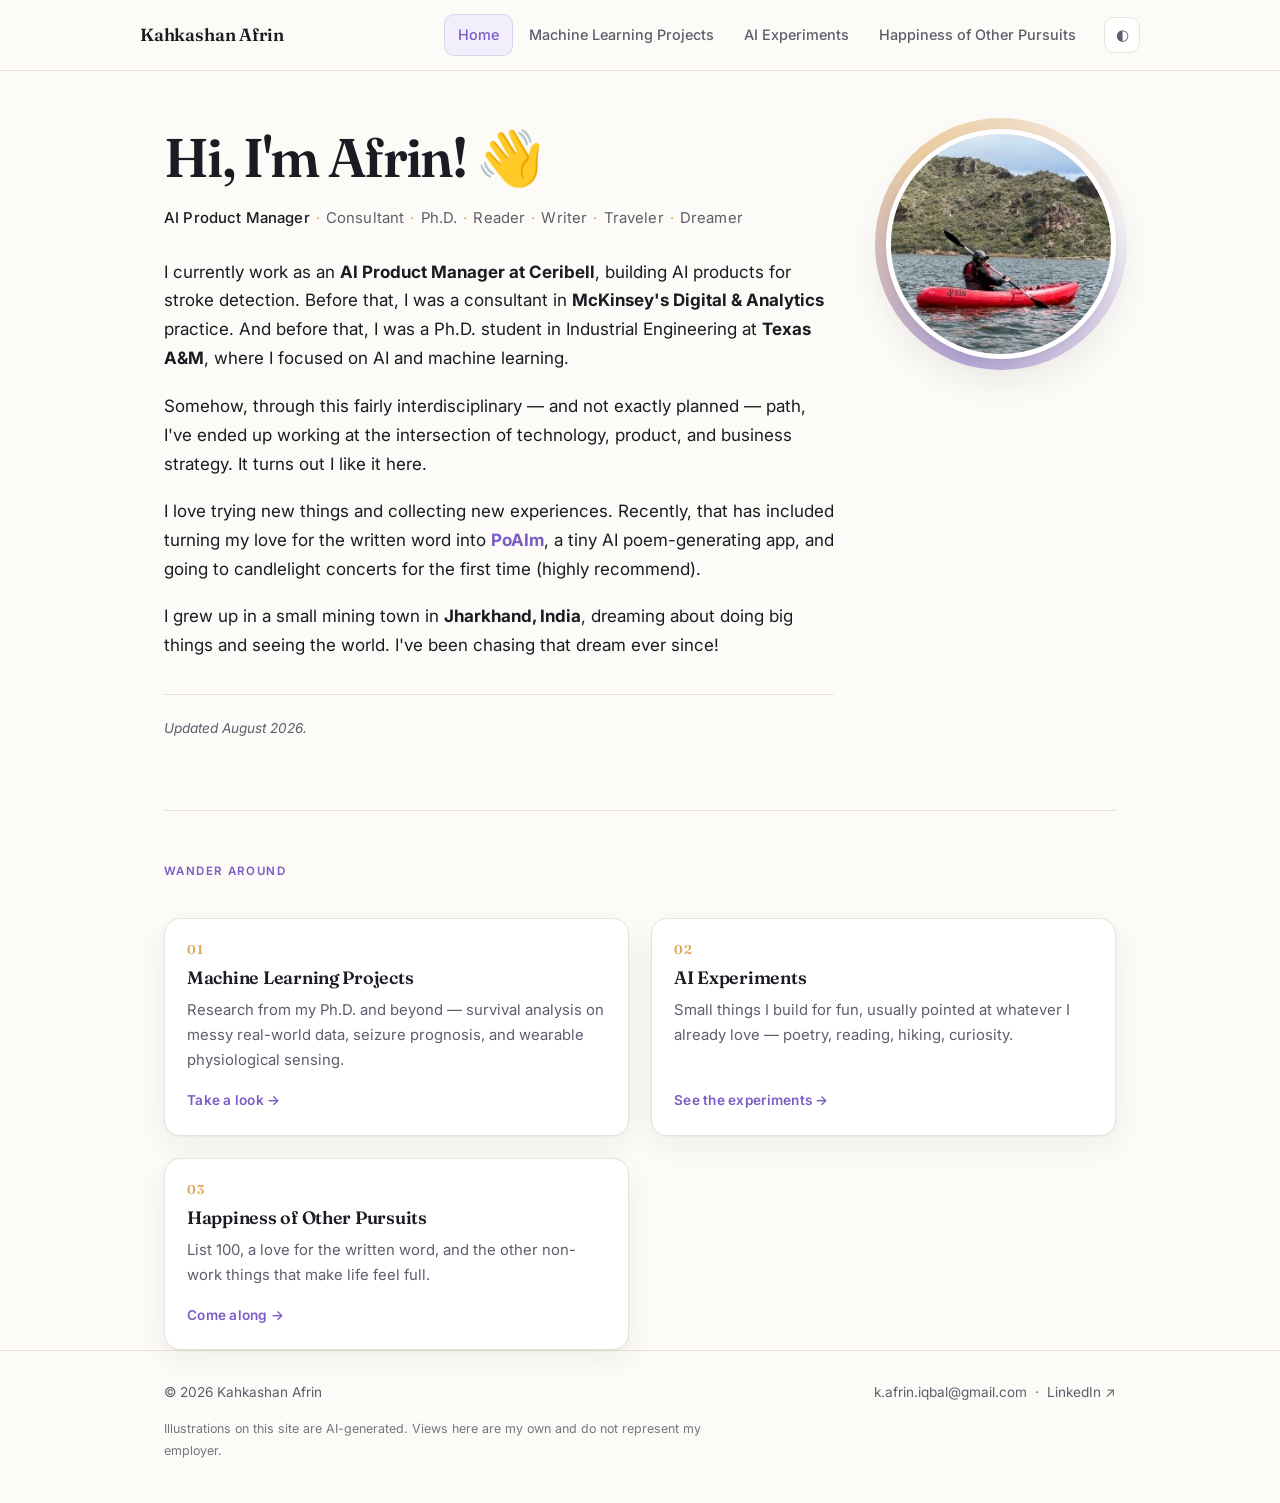
==== index.html @ 41a898ee "Update index.html" ====
<!DOCTYPE html>
<html lang="en">
<head>
<meta charset="UTF-8" />
<meta name="viewport" content="width=device-width, initial-scale=1" />
<title>Kahkashan Afrin — AI Product Manager, Reader, Writer, Traveler</title>
<meta name="description" content="Hi, I'm Afrin. AI Product Manager at Ceribell, ex-McKinsey, Ph.D. in Industrial Engineering. Machine learning projects, small AI experiments, and other pursuits." />

<!-- Social preview (optional: add assets/social-card.jpg, 1200x630) -->
<meta property="og:title" content="Kahkashan Afrin" />
<meta property="og:description" content="AI Product Manager · Consultant · Ph.D. · Reader · Writer · Traveler · Dreamer" />
<meta property="og:type" content="website" />

<link rel="preconnect" href="https://fonts.googleapis.com">
<link rel="preconnect" href="https://fonts.gstatic.com" crossorigin>
<link href="https://fonts.googleapis.com/css2?family=Fraunces:ital,opsz,wght@0,9..144,400;0,9..144,600;1,9..144,400&family=Inter:wght@400;450;500;600&display=swap" rel="stylesheet">

<style>
/* ════════════════════════════════════════════════════════════
   1. DESIGN TOKENS  — change colours/fonts in one place
   ════════════════════════════════════════════════════════════ */
:root{
  --bg:#fdfbf7;            /* warm cream */
  --surface:#ffffff;
  --text:#1c1a22;
  --muted:#615c६b;
  --muted:#615c6b;
  --line:#e9e3da;
  --accent:#7a5cc4;        /* soft lilac-purple */
  --accent-soft:#f2eefb;
  --accent-2:#e0a44f;      /* warm ochre */
  --chip:#f5f1ea;
  --radius:16px;
  --shadow:0 1px 2px rgba(28,26,34,.04), 0 10px 30px rgba(28,26,34,.06);
  --shadow-lift:0 2px 5px rgba(28,26,34,.06), 0 16px 40px rgba(28,26,34,.11);
}
html[data-theme="dark"]{
  --bg:#151318; --surface:#1e1b23; --text:#efecf3; --muted:#a29cae;
  --line:#2e2936; --accent:#b39bef; --accent-soft:#241f30; --accent-2:#e0a44f;
  --chip:#262230;
  --shadow:0 1px 2px rgba(0,0,0,.3), 0 10px 30px rgba(0,0,0,.4);
  --shadow-lift:0 2px 5px rgba(0,0,0,.35), 0 16px 40px rgba(0,0,0,.5);
}

/* ════════════════════════════════════════════════════════════
   2. BASE
   ════════════════════════════════════════════════════════════ */
*{box-sizing:border-box}
body{margin:0;background:var(--bg);color:var(--text);
  font-family:Inter,system-ui,-apple-system,Segoe UI,sans-serif;
  font-size:17px;line-height:1.7;-webkit-font-smoothing:antialiased}
a{color:var(--accent);text-decoration:none}
a:hover{text-decoration:underline;text-underline-offset:3px}
img{max-width:100%;display:block}
.wrap{max-width:1000px;margin:0 auto;padding:0 24px}
.serif{font-family:Fraunces,Georgia,serif}

/* ════════════════════════════════════════════════════════════
   3. HEADER + TABS
   ════════════════════════════════════════════════════════════ */
header.site{position:sticky;top:0;z-index:60;background:color-mix(in srgb, var(--bg) 88%, transparent);
  border-bottom:1px solid var(--line);backdrop-filter:blur(12px) saturate(1.4)}
.bar{display:flex;align-items:center;gap:14px;padding:14px 0;flex-wrap:wrap}
.brand{font-family:Fraunces,serif;font-weight:600;font-size:1.1rem;letter-spacing:-.01em;white-space:nowrap;cursor:pointer}
.brand:hover{color:var(--accent)}
nav.tabs{display:flex;gap:2px;margin-left:auto;flex-wrap:wrap}
nav.tabs button{font:inherit;font-size:.9rem;font-weight:500;cursor:pointer;background:transparent;
  border:1px solid transparent;color:var(--muted);padding:8px 13px;border-radius:10px;
  transition:.18s;white-space:nowrap}
nav.tabs button:hover{color:var(--text);background:var(--chip)}
nav.tabs button[aria-selected="true"]{color:var(--accent);background:var(--accent-soft);border-color:color-mix(in srgb,var(--accent) 18%,transparent)}
#themeBtn{border:1px solid var(--line);background:var(--surface);color:var(--muted);
  width:36px;height:36px;border-radius:10px;cursor:pointer;font-size:.95rem;flex-shrink:0}
#themeBtn:hover{color:var(--accent);border-color:var(--accent)}

/* ════════════════════════════════════════════════════════════
   4. HERO  (Home)
   ════════════════════════════════════════════════════════════ */
.hero{display:grid;grid-template-columns:1fr 230px;gap:52px;align-items:start;padding:58px 0 12px}
.hello{font-family:Fraunces,serif;font-size:clamp(2.2rem,6vw,3.4rem);line-height:1.08;
  letter-spacing:-.03em;margin:0 0 18px;font-weight:600}
.hello .wave{display:inline-block;transform-origin:70% 70%;animation:wave 2.6s ease-in-out 1s 2}
@keyframes wave{0%,60%,100%{transform:rotate(0)}10%,30%,50%{transform:rotate(14deg)}20%,40%{transform:rotate(-8deg)}}
.identity{font-size:.93rem;color:var(--muted);margin:0 0 26px;letter-spacing:.01em}
.identity b{color:var(--text);font-weight:500}
.identity .dot{color:var(--accent-2);padding:0 6px}

/* Circular profile photo */
.portrait{position:relative;width:230px;aspect-ratio:1;justify-self:center}
.portrait img{width:100%;height:100%;border-radius:50%;object-fit:cover;
  border:5px solid var(--surface);box-shadow:var(--shadow-lift);position:relative;z-index:2}
.portrait::before{content:"";position:absolute;inset:-11px;border-radius:50%;
  background:conic-gradient(from 200deg,var(--accent),var(--accent-2),var(--accent-soft),var(--accent));
  opacity:.5;z-index:1}
.portrait .fallback{width:100%;height:100%;border-radius:50%;z-index:2;position:relative;
  border:5px solid var(--surface);box-shadow:var(--shadow-lift);
  background:var(--chip);display:none;place-items:center;text-align:center;
  font-size:.72rem;color:var(--muted);padding:26px;line-height:1.5}
.portrait.empty img{display:none}
.portrait.empty .fallback{display:grid}

.prose p{max-width:66ch}
.prose p+p{margin-top:1.1em}
.signoff{margin-top:34px;padding-top:22px;border-top:1px solid var(--line);
  font-size:.85rem;color:var(--muted);font-style:italic}

/* ════════════════════════════════════════════════════════════
   5. SECTION FURNITURE
   ════════════════════════════════════════════════════════════ */
main{padding:6px 0 90px}
.panel{display:none;animation:fade .34s ease}
.panel.active{display:block}
@keyframes fade{from{opacity:0;transform:translateY(8px)}to{opacity:1;transform:none}}
h2.sec{font-family:Fraunces,serif;font-size:clamp(1.7rem,4vw,2.2rem);font-weight:600;
  letter-spacing:-.025em;margin:38px 0 10px}
.eyebrow{display:inline-block;font-size:.72rem;font-weight:600;letter-spacing:.12em;
  text-transform:uppercase;color:var(--accent);margin-bottom:10px}
p.lead{font-size:1.06rem;color:var(--muted);max-width:70ch;margin:0 0 8px}
.wip{margin:22px 0 4px;padding:14px 18px;background:var(--accent-soft);border-radius:12px;
  border-left:3px solid var(--accent);font-size:.9rem;color:var(--text)}
.wip b{font-family:Fraunces,serif}
.divider{height:1px;background:var(--line);margin:44px 0}

/* ════════════════════════════════════════════════════════════
   6. PROJECT / EXPERIMENT / PURSUIT CARDS
   ════════════════════════════════════════════════════════════ */
.cards{display:grid;grid-template-columns:repeat(auto-fill,minmax(310px,1fr));gap:22px;margin-top:26px}
.cards.wide{grid-template-columns:repeat(auto-fill,minmax(420px,1fr))}
.item{background:var(--surface);border:1px solid var(--line);border-radius:var(--radius);
  overflow:hidden;box-shadow:var(--shadow);display:flex;flex-direction:column;transition:.22s}
.item:hover{transform:translateY(-3px);box-shadow:var(--shadow-lift);border-color:color-mix(in srgb,var(--accent) 30%,var(--line))}
a.item{color:inherit;text-decoration:none}
a.item:hover{text-decoration:none}

/* Image slot: shows a labelled dashed placeholder until the file exists */
.shot{position:relative;aspect-ratio:16/10;background:var(--chip);overflow:hidden;border-bottom:1px solid var(--line)}
.shot img{width:100%;height:100%;object-fit:cover}
.shot .ph{display:none;position:absolute;inset:10px;border:2px dashed color-mix(in srgb,var(--accent) 35%,var(--line));
  border-radius:10px;place-items:center;text-align:center;padding:16px;
  font-size:.72rem;font-family:ui-monospace,SFMono-Regular,Menlo,monospace;color:var(--muted);line-height:1.6}
.shot.empty img{display:none}
.shot.empty .ph{display:grid}
.shot.tall{aspect-ratio:4/5}

.body{padding:20px 22px 22px;display:flex;flex-direction:column;flex:1}
.num{font-family:Fraunces,serif;font-size:.8rem;color:var(--accent-2);font-weight:600;letter-spacing:.06em;margin-bottom:6px}
.item h3{font-family:Fraunces,serif;font-size:1.12rem;font-weight:600;letter-spacing:-.015em;margin:0 0 8px;line-height:1.3}
.item p{font-size:.93rem;color:var(--muted);margin:0;flex:1}
.tags{display:flex;gap:7px;flex-wrap:wrap;margin-top:16px}
.tag{background:var(--chip);border:1px solid var(--line);border-radius:999px;
  padding:4px 11px;font-size:.75rem;color:var(--muted)}
.tag.accent{background:var(--accent-soft);color:var(--accent);border-color:transparent;font-weight:500}
.cta{margin-top:16px;font-size:.85rem;font-weight:600;color:var(--accent);letter-spacing:.02em}
.status{position:absolute;top:12px;right:12px;z-index:3;background:var(--surface);
  border:1px solid var(--line);border-radius:999px;padding:4px 11px;font-size:.7rem;
  font-weight:600;letter-spacing:.05em;text-transform:uppercase;color:var(--muted);box-shadow:var(--shadow)}

/* ════════════════════════════════════════════════════════════
   7. LISTS  (e.g. List 100, writing)
   ════════════════════════════════════════════════════════════ */
ul.clean{list-style:none;padding:0;margin:18px 0 0}
ul.clean>li{padding:14px 0;border-bottom:1px solid var(--line);font-size:.96rem}
ul.clean>li:last-child{border-bottom:0}
ul.clean>li::before{content:"◦";color:var(--accent-2);font-weight:700;margin-right:12px}

/* ════════════════════════════════════════════════════════════
   8. FOOTER
   ════════════════════════════════════════════════════════════ */
footer{border-top:1px solid var(--line);padding:30px 0;font-size:.85rem;color:var(--muted)}
.foot{display:flex;justify-content:space-between;gap:18px;flex-wrap:wrap;align-items:center}
.foot a{color:var(--muted)}
.foot a:hover{color:var(--accent)}
.disclaimer{margin-top:14px;font-size:.78rem;color:var(--muted);opacity:.85;max-width:70ch}

/* ════════════════════════════════════════════════════════════
   9. RESPONSIVE
   ════════════════════════════════════════════════════════════ */
@media(max-width:800px){
  .hero{grid-template-columns:1fr;gap:30px;padding-top:40px}
  .portrait{width:160px;justify-self:start;order:-1}
  nav.tabs{margin-left:0;width:100%;overflow-x:auto;padding-bottom:4px;
    scrollbar-width:none}
  nav.tabs::-webkit-scrollbar{display:none}
  .cards,.cards.wide{grid-template-columns:1fr}
}
@media(prefers-reduced-motion:reduce){*{animation:none!important;transition:none!important}}
</style>
</head>
<body>

<!-- ══════════════════════════════════════════════════════════
     HEADER — to add a tab: add a <button> here + a matching
     <section class="panel" id="..."> below. The id must match
     the data-tab value. That's the only wiring needed.
     ══════════════════════════════════════════════════════════ -->
<header class="site">
  <div class="wrap bar">
    <div class="brand" data-jump="home">Kahkashan Afrin</div>
    <nav class="tabs" role="tablist" aria-label="Sections">
      <button role="tab" data-tab="home"        aria-selected="true">Home</button>
      <button role="tab" data-tab="ml"          aria-selected="false">Machine Learning Projects</button>
      <button role="tab" data-tab="experiments" aria-selected="false">AI Experiments</button>
      <button role="tab" data-tab="pursuits"    aria-selected="false">Happiness of Other Pursuits</button>
    </nav>
    <button id="themeBtn" title="Toggle light / dark" aria-label="Toggle light or dark theme">◐</button>
  </div>
</header>

<main class="wrap">

<!-- ══════════════════════════════════════════════════════════
     TAB 1 · HOME
     ══════════════════════════════════════════════════════════ -->
<section class="panel active" id="home" role="tabpanel" aria-label="Home">

  <div class="hero">
    <div>
      <h1 class="hello">Hi, I'm Afrin! <span class="wave">👋</span></h1>
      <p class="identity">
        <b>AI Product Manager</b><span class="dot">·</span>Consultant<span class="dot">·</span>Ph.D.<span class="dot">·</span>Reader<span class="dot">·</span>Writer<span class="dot">·</span>Traveler<span class="dot">·</span>Dreamer
      </p>

      <div class="prose">
        <p>
          I currently work as an <strong>AI Product Manager at Ceribell</strong>, building AI products for
          stroke detection. Before that, I was a consultant in <strong>McKinsey's Digital &amp; Analytics</strong>
          practice. And before that, I was a Ph.D. student in Industrial Engineering at
          <strong>Texas A&amp;M</strong>, where I focused on AI and machine learning.
        </p>
        <p>
          Somehow, through this fairly interdisciplinary — and not exactly planned — path, I've ended up
          working at the intersection of technology, product, and business strategy. It turns out I like it here.
        </p>
        <p>
          I love trying new things and collecting new experiences. Recently, that has included turning my love
          for the written word into <a href="#experiments" data-jump="experiments"><strong>PoAIm</strong></a>,
          a tiny AI poem-generating app, and going to candlelight concerts for the first time
          (highly recommend).
        </p>
        <p>
          I grew up in a small mining town in <strong>Jharkhand, India</strong>, dreaming about doing big
          things and seeing the world. I've been chasing that dream ever since!
        </p>
      </div>

      <p class="signoff">Updated August 2026.</p>
    </div>

    <!-- ── PROFILE PHOTO ──
         Drop your photo at: assets/afrin.jpg
         Square-ish crop works best (e.g. 800×800). Until then a
         placeholder ring shows automatically. -->
    <div class="portrait" id="portrait">
      <img src="assets/afrin.jpg" alt="Portrait of Kahkashan Afrin"
           onerror="document.getElementById('portrait').classList.add('empty')">
      <div class="fallback">add your photo at<br><code>assets/afrin.jpg</code></div>
    </div>
  </div>

  <div class="divider"></div>

  <!-- Quick doors into the other tabs -->
  <span class="eyebrow">Wander around</span>
  <div class="cards">
    <a class="item" href="#ml" data-jump="ml">
      <div class="body">
        <div class="num">01</div>
        <h3>Machine Learning Projects</h3>
        <p>Research from my Ph.D. and beyond — survival analysis on messy real-world data, seizure prognosis,
        and wearable physiological sensing.</p>
        <div class="cta">Take a look →</div>
      </div>
    </a>
    <a class="item" href="#experiments" data-jump="experiments">
      <div class="body">
        <div class="num">02</div>
        <h3>AI Experiments</h3>
        <p>Small things I build for fun, usually pointed at whatever I already love — poetry, reading,
        hiking, curiosity.</p>
        <div class="cta">See the experiments →</div>
      </div>
    </a>
    <a class="item" href="#pursuits" data-jump="pursuits">
      <div class="body">
        <div class="num">03</div>
        <h3>Happiness of Other Pursuits</h3>
        <p>List 100, a love for the written word, and the other non-work things that make life feel full.</p>
        <div class="cta">Come along →</div>
      </div>
    </a>
  </div>
</section>


<!-- ══════════════════════════════════════════════════════════
     TAB 2 · MACHINE LEARNING PROJECTS

     ─── HOW TO ADD A PROJECT ───────────────────────────────
     Copy one <article class="item"> block, paste it inside
     <div class="cards">, then change: image path, number,
     title, description, tags. Delete the .status span if the
     project isn't "published"/"in progress".
     Images: put them in assets/projects/  — any aspect ratio
     works, they're cropped to 16:10 automatically.
     ────────────────────────────────────────────────────────
     ══════════════════════════════════════════════════════════ -->
<section class="panel" id="ml" role="tabpanel" aria-label="Machine learning projects">
  <span class="eyebrow">Research &amp; applied work</span>
  <h2 class="sec">Machine Learning Projects</h2>
  <p class="lead">
    Most of these began as questions from my Ph.D. in Industrial Engineering at Texas A&amp;M — how do you
    learn something trustworthy from data that is rare, imbalanced, incomplete, or collected from a
    body in motion? A few of them grew into patents and products.
  </p>

  <div class="cards">

    <!-- ─────────── PROJECT BLOCK 01 ─────────── -->
    <a class="item" href="random-survival-forest.html">
      <div class="shot" data-slot>
        <img src="assets/projects/random-survival-forest.jpg" alt="Random survival forest project">
        <span class="ph">assets/projects/<br>random-survival-forest.jpg</span>
      </div>
      <div class="body">
        <div class="num">PROJECT 01</div>
        <h3>Building a Random Survival Forest for Extremely Unbalanced, Right-Censored Data</h3>
        <p>
          Rare-event survival data breaks most off-the-shelf models: the events you care about are a tiny
          minority, and many observations are censored before anything happens at all. This work develops a
          balanced random survival forest approach for exactly that regime.
        </p>
        <div class="tags">
          <span class="tag accent">Survival analysis</span>
          <span class="tag">Imbalanced data</span>
          <span class="tag">Right censoring</span>
          <span class="tag">Ensemble methods</span>
        </div>
        <div class="cta">Read more →</div>
      </div>
    </a>

    <!-- ─────────── PROJECT BLOCK 02 ─────────── -->
    <a class="item" href="system-wide-rsf.html">
      <div class="shot" data-slot>
        <img src="assets/projects/system-wide-rsf.jpg" alt="Manufacturing system-wide balanced random survival forest">
        <span class="ph">assets/projects/<br>system-wide-rsf.jpg</span>
      </div>
      <div class="body">
        <div class="num">PROJECT 02</div>
        <h3>Manufacturing System-wide Balanced Random Survival Forest</h3>
        <p>
          Extending balanced survival modelling from a single machine to an entire manufacturing system —
          so that reliability and failure prediction account for how components fail together, not just
          in isolation.
        </p>
        <div class="tags">
          <span class="tag accent">Reliability</span>
          <span class="tag">Prognostics</span>
          <span class="tag">Manufacturing systems</span>
        </div>
        <div class="cta">Read more →</div>
      </div>
    </a>

    <!-- ─────────── PROJECT BLOCK 03 ─────────── -->
    <a class="item" href="seizure-prognosis.html">
      <div class="shot" data-slot>
        <img src="assets/projects/seizure-prognosis.jpg" alt="Prognosis of epileptic seizure">
        <span class="ph">assets/projects/<br>seizure-prognosis.jpg</span>
      </div>
      <div class="body">
        <div class="num">PROJECT 03</div>
        <h3>Prognosis of Epileptic Seizure</h3>
        <p>
          Predicting seizures early enough to matter, from wearable signal. This line of work became a
          wearable AI headband that forecasts epileptic seizures and alerts clinicians.
        </p>
        <div class="tags">
          <span class="tag accent">Wearables</span>
          <span class="tag">Time-series AI</span>
          <span class="tag">Clinical ML</span>
        </div>
        <div class="cta">Read more →</div>
      </div>
    </a>

    <!-- ─────────── PROJECT BLOCK 04 ─────────── -->
    <a class="item" href="spo2-ppg.html">
      <div class="shot" data-slot>
        <img src="assets/projects/spo2-ppg.jpg" alt="SpO2 estimation using neck photoplethysmography">
        <span class="ph">assets/projects/<br>spo2-ppg.jpg</span>
      </div>
      <div class="body">
        <div class="num">PROJECT 04</div>
        <h3>SpO₂ Estimation Using Neck Photoplethysmography</h3>
        <p>
          Estimating blood-oxygen saturation from PPG signal captured at the neck rather than the
          fingertip — the sensing foundation behind a wearable for sleep apnea detection.
        </p>
        <div class="tags">
          <span class="tag accent">Signal processing</span>
          <span class="tag">PPG</span>
          <span class="tag">Sleep apnea</span>
        </div>
        <div class="cta">Read more →</div>
      </div>
    </a>

    <!-- ▲▲▲ Duplicate a block above to add PROJECT 05 ▲▲▲ -->

  </div>

  <div class="wip">
    <b>A note:</b> the short descriptions above are working summaries — I'm gradually replacing each with a
    proper write-up, and linking out to papers, code, and patents as I go.
  </div>
</section>


<!-- ══════════════════════════════════════════════════════════
     TAB 3 · AI EXPERIMENTS

     The PoAIm screenshot from your doc goes at:
       assets/experiments/poaim.png
     (a labelled placeholder shows until you add it)
     ══════════════════════════════════════════════════════════ -->
<section class="panel" id="experiments" role="tabpanel" aria-label="AI experiments">
  <span class="eyebrow">Playing around</span>
  <h2 class="sec">AI Experiments</h2>
  <p class="lead">
    When I'm not building AI-enabled neurodiagnostic products, I like using technology to explore the
    things I already love — reading, hiking, and whatever else I'm curious about at the moment. The
    projects below are a few small experiments from that process.
  </p>
  <p class="lead">
    This page is definitely still a work in progress. I'm excited to keep making things, trying new ideas,
    and sharing what comes out of it.
  </p>

  <div class="cards wide">

    <!-- ─────────── EXPERIMENT · PoAIm ─────────── -->
    <article class="item">
      <div class="shot" data-slot>
        <span class="status">Live</span>
        <img src="assets/experiments/poaim.png" alt="PoAIm interface — AI-generated tiny poems for every feeling and moment">
        <span class="ph">assets/experiments/<br>poaim.png</span>
      </div>
      <div class="body">
        <div class="num">EXPERIMENT 01</div>
        <h3>PoAIm — AI-generated tiny poems for every feeling and moment</h3>
        <p>
          A very small app born out of my love for the written word. You tell it what's on your mind, how it
          should feel, and who it's for — tender, for me, about poetry — and it writes you a tiny poem back.
          Nothing more than that, which is exactly the point.
        </p>
        <div class="tags">
          <span class="tag accent">Built for fun</span>
          <span class="tag">LLMs</span>
          <span class="tag">Poetry</span>
          <span class="tag">Tiny apps</span>
        </div>
        <!-- When PoAIm is public, uncomment and add the URL:
        <a class="cta" href="https://…" target="_blank" rel="noopener">Try PoAIm →</a> -->
      </div>
    </article>

    <!-- ─────────── EXPERIMENT PLACEHOLDER — reading ─────────── -->
    <article class="item">
      <div class="shot" data-slot>
        <span class="status">Coming soon</span>
        <img src="assets/experiments/experiment-02.jpg" alt="">
        <span class="ph">assets/experiments/<br>experiment-02.jpg</span>
      </div>
      <div class="body">
        <div class="num">EXPERIMENT 02</div>
        <h3>Something for readers</h3>
        <p>
          An idea in progress, pointed at reading — the thing I return to most. I'll write it up here once
          it's more than a notebook and a hunch.
        </p>
        <div class="tags"><span class="tag">In progress</span></div>
      </div>
    </article>

    <!-- ▲▲▲ Duplicate a block above to add EXPERIMENT 03 ▲▲▲ -->

  </div>
</section>


<!-- ══════════════════════════════════════════════════════════
     TAB 4 · HAPPINESS OF OTHER PURSUITS

     Two blocks: List 100, and Love for the Written Words.
     Image slots are 4:5 (portrait) here — nice for a kayaking
     photo or a page of writing. Swap .tall for the default
     16:10 if you'd rather.
     ══════════════════════════════════════════════════════════ -->
<section class="panel" id="pursuits" role="tabpanel" aria-label="Happiness of other pursuits">
  <span class="eyebrow">Life outside the roadmap</span>
  <h2 class="sec">Happiness of Other Pursuits</h2>
  <p class="lead">
    The things I do for no strategic reason whatsoever — which, it turns out, are the ones that make
    everything else worth doing.
  </p>

  <div class="cards wide">

    <!-- ─────────── PURSUIT · LIST 100 ─────────── -->
       <a class="item" href="list-100.html">
      <div class="shot tall" data-slot>
        <img src="assets/pursuits/list-100.jpg" alt="List 100">
        <span class="ph">assets/pursuits/<br>list-100.jpg</span>
      </div>
      <div class="body">
        <div class="num">01</div>
        <h3>List 100</h3>
        <p>
          A running list of a hundred things I want to do, see, learn, and try — inspired by Chip Huyen
          and, honestly, a lot of movies. Some are small. Some are absurd. Kayaking made the list; so did
          my first candlelight concert. I keep adding, and occasionally crossing things off.
        </p>
              <div class="tags">
          <span class="tag accent">Ongoing</span>
          <span class="tag">Experiences</span>
          <span class="tag">Travel</span>
        </div>
        <div class="cta">See all 60 →</div>
      </div>
    </a>

    <!-- ─────────── PURSUIT · WRITING ─────────── -->
    <a class="item" href="books.html">
      <div class="shot tall" data-slot>
        <img src="assets/pursuits/written-words.jpg" alt="Love for the written words">
        <span class="ph">assets/pursuits/<br>written-words.jpg</span>
      </div>
      <div class="body">
        <div class="num">02</div>
        <h3>Love for the Written Words</h3>
        <p>
          Reading first, writing second — and lately, feeding both back into things I build. This is where
          I'll collect what I've been reading, the occasional piece of my own writing, and the odd poem
          that only exists because I got curious about what a language model would do with a feeling.
        </p>
        <div class="tags">
          <span class="tag accent">Reading</span>
          <span class="tag">Writing</span>
          <span class="tag">Poetry</span>
        </div>
        <div class="cta">See my bookshelf →</div>
      </div>
    </a>

    <!-- ▲▲▲ Duplicate a block above to add another pursuit ▲▲▲ -->

  </div>
</section>

</main>


<!-- ══════════════════════════════════════════════════════════
     FOOTER
     ══════════════════════════════════════════════════════════ -->
<footer>
  <div class="wrap">
    <div class="foot">
      <div>© <span id="yr"></span> Kahkashan Afrin</div>
      <div>
        <a href="mailto:k.afrin.iqbal@gmail.com">k.afrin.iqbal@gmail.com</a>
        &nbsp;·&nbsp;
        <a href="https://www.linkedin.com/in/k-afrin/" target="_blank" rel="noopener">LinkedIn ↗</a>
      </div>
    </div>
    <p class="disclaimer">
      Illustrations on this site are AI-generated. Views here are my own and do not represent my employer.
    </p>
  </div>
</footer>


<script>
/* ════════════════════════════════════════════════════════════
   TAB ROUTER — no config needed. Reads the buttons in the header
   and matches them to sections by id. Supports deep links
   (e.g. …/#ml) and the browser back button.
   ════════════════════════════════════════════════════════════ */
const tabs   = document.querySelectorAll('nav.tabs button');
const panels = document.querySelectorAll('.panel');

function show(id, updateHash = true){
  if(!id || !document.getElementById(id)) id = 'home';
  panels.forEach(p => p.classList.toggle('active', p.id === id));
  tabs.forEach(t => t.setAttribute('aria-selected', String(t.dataset.tab === id)));
  if(updateHash) history.replaceState(null, '', '#' + id);
  window.scrollTo({top:0, behavior:'smooth'});
}

tabs.forEach(t => t.addEventListener('click', () => show(t.dataset.tab)));

// Any element with data-jump="tabId" becomes an in-page tab link
document.querySelectorAll('[data-jump]').forEach(el =>
  el.addEventListener('click', e => { e.preventDefault(); show(el.dataset.jump); }));

window.addEventListener('hashchange', () => show(location.hash.slice(1), false));
show(location.hash.slice(1) || 'home', false);

/* ════════════════════════════════════════════════════════════
   IMAGE SLOTS — if an image file is missing, show the labelled
   dashed placeholder instead of a broken-image icon.
   Works automatically for every .shot[data-slot] you add.
   ════════════════════════════════════════════════════════════ */
document.querySelectorAll('.shot[data-slot]').forEach(slot => {
  const img = slot.querySelector('img');
  if(!img) return;
  const fail = () => slot.classList.add('empty');
  img.addEventListener('error', fail);
  // catch images that already failed before this script ran
  if(img.complete && img.naturalWidth === 0) fail();
});

/* ════════════════════════════════════════════════════════════
   THEME TOGGLE — remembers your choice, respects OS preference
   ════════════════════════════════════════════════════════════ */
const root  = document.documentElement;
const saved = localStorage.getItem('theme');
if(saved){
  root.setAttribute('data-theme', saved);
} else if(window.matchMedia('(prefers-color-scheme: dark)').matches){
  root.setAttribute('data-theme', 'dark');
}
document.getElementById('themeBtn').addEventListener('click', () => {
  const next = root.getAttribute('data-theme') === 'dark' ? 'light' : 'dark';
  root.setAttribute('data-theme', next);
  localStorage.setItem('theme', next);
});

document.getElementById('yr').textContent = new Date().getFullYear();
</script>
</body>
</html>
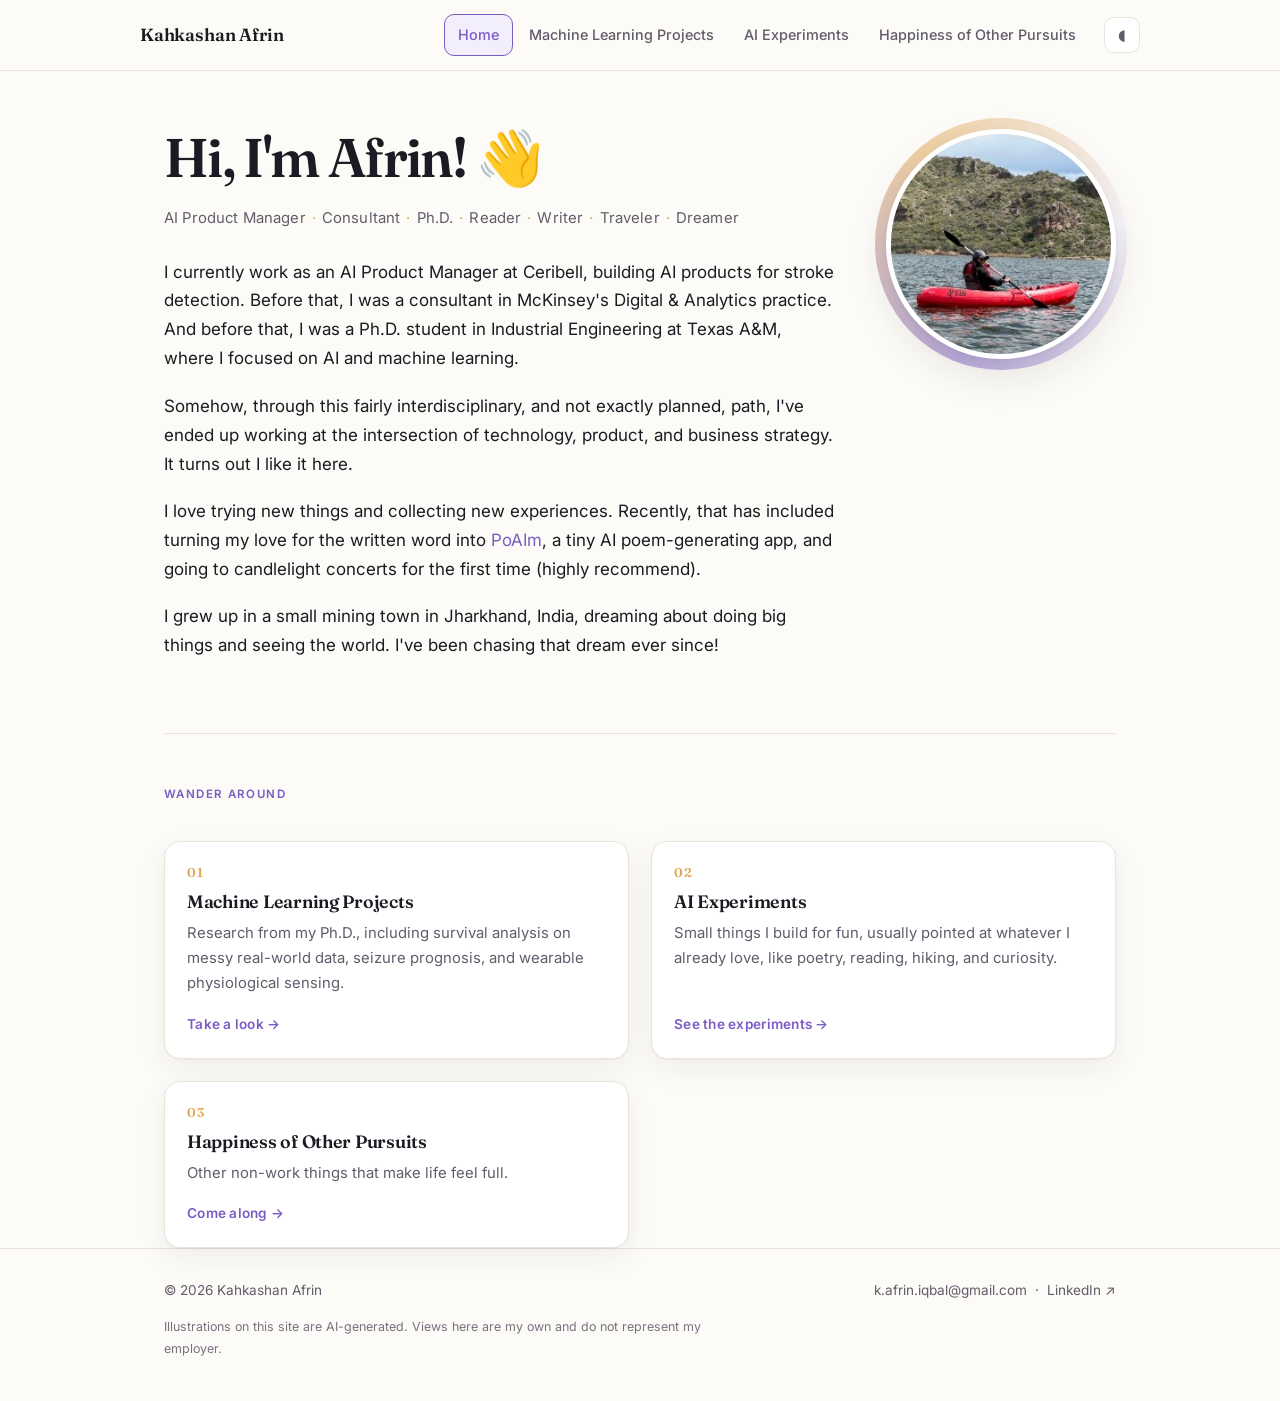
==== commit e3f8cc50: "Refactor HTML structure and improve accessibility" ====
--- a/index.html
+++ b/index.html
@@ -6,7 +6,6 @@
 <title>Kahkashan Afrin — AI Product Manager, Reader, Writer, Traveler</title>
 <meta name="description" content="Hi, I'm Afrin. AI Product Manager at Ceribell, ex-McKinsey, Ph.D. in Industrial Engineering. Machine learning projects, small AI experiments, and other pursuits." />
 
-<!-- Social preview (optional: add assets/social-card.jpg, 1200x630) -->
 <meta property="og:title" content="Kahkashan Afrin" />
 <meta property="og:description" content="AI Product Manager · Consultant · Ph.D. · Reader · Writer · Traveler · Dreamer" />
 <meta property="og:type" content="website" />
@@ -17,18 +16,17 @@
 
 <style>
 /* ════════════════════════════════════════════════════════════
-   1. DESIGN TOKENS  — change colours/fonts in one place
+   1. DESIGN TOKENS
    ════════════════════════════════════════════════════════════ */
 :root{
-  --bg:#fdfbf7;            /* warm cream */
+  --bg:#fdfbf7;
   --surface:#ffffff;
   --text:#1c1a22;
-  --muted:#615c६b;
   --muted:#615c6b;
   --line:#e9e3da;
-  --accent:#7a5cc4;        /* soft lilac-purple */
+  --accent:#7a5cc4;
   --accent-soft:#f2eefb;
-  --accent-2:#e0a44f;      /* warm ochre */
+  --accent-2:#e0a44f;
   --chip:#f5f1ea;
   --radius:16px;
   --shadow:0 1px 2px rgba(28,26,34,.04), 0 10px 30px rgba(28,26,34,.06);
@@ -53,13 +51,13 @@
 a:hover{text-decoration:underline;text-underline-offset:3px}
 img{max-width:100%;display:block}
 .wrap{max-width:1000px;margin:0 auto;padding:0 24px}
-.serif{font-family:Fraunces,Georgia,serif}
+:focus-visible{outline:2px solid var(--accent);outline-offset:3px;border-radius:6px}
 
 /* ════════════════════════════════════════════════════════════
    3. HEADER + TABS
    ════════════════════════════════════════════════════════════ */
-header.site{position:sticky;top:0;z-index:60;background:color-mix(in srgb, var(--bg) 88%, transparent);
-  border-bottom:1px solid var(--line);backdrop-filter:blur(12px) saturate(1.4)}
+header.site{position:sticky;top:0;z-index:60;background:var(--bg);
+  border-bottom:1px solid var(--line)}
 .bar{display:flex;align-items:center;gap:14px;padding:14px 0;flex-wrap:wrap}
 .brand{font-family:Fraunces,serif;font-weight:600;font-size:1.1rem;letter-spacing:-.01em;white-space:nowrap;cursor:pointer}
 .brand:hover{color:var(--accent)}
@@ -68,13 +66,13 @@
   border:1px solid transparent;color:var(--muted);padding:8px 13px;border-radius:10px;
   transition:.18s;white-space:nowrap}
 nav.tabs button:hover{color:var(--text);background:var(--chip)}
-nav.tabs button[aria-selected="true"]{color:var(--accent);background:var(--accent-soft);border-color:color-mix(in srgb,var(--accent) 18%,transparent)}
+nav.tabs button[aria-selected="true"]{color:var(--accent);background:var(--accent-soft);border-color:var(--accent)}
 #themeBtn{border:1px solid var(--line);background:var(--surface);color:var(--muted);
   width:36px;height:36px;border-radius:10px;cursor:pointer;font-size:.95rem;flex-shrink:0}
 #themeBtn:hover{color:var(--accent);border-color:var(--accent)}
 
 /* ════════════════════════════════════════════════════════════
-   4. HERO  (Home)
+   4. HERO (Home)
    ════════════════════════════════════════════════════════════ */
 .hero{display:grid;grid-template-columns:1fr 230px;gap:52px;align-items:start;padding:58px 0 12px}
 .hello{font-family:Fraunces,serif;font-size:clamp(2.2rem,6vw,3.4rem);line-height:1.08;
@@ -82,14 +80,14 @@
 .hello .wave{display:inline-block;transform-origin:70% 70%;animation:wave 2.6s ease-in-out 1s 2}
 @keyframes wave{0%,60%,100%{transform:rotate(0)}10%,30%,50%{transform:rotate(14deg)}20%,40%{transform:rotate(-8deg)}}
 .identity{font-size:.93rem;color:var(--muted);margin:0 0 26px;letter-spacing:.01em}
-.identity b{color:var(--text);font-weight:500}
 .identity .dot{color:var(--accent-2);padding:0 6px}
 
 /* Circular profile photo */
 .portrait{position:relative;width:230px;aspect-ratio:1;justify-self:center}
 .portrait img{width:100%;height:100%;border-radius:50%;object-fit:cover;
   border:5px solid var(--surface);box-shadow:var(--shadow-lift);position:relative;z-index:2}
-.portrait::before{content:"";position:absolute;inset:-11px;border-radius:50%;
+.portrait::before{content:"";position:absolute;top:-11px;right:-11px;bottom:-11px;left:-11px;
+  border-radius:50%;
   background:conic-gradient(from 200deg,var(--accent),var(--accent-2),var(--accent-soft),var(--accent));
   opacity:.5;z-index:1}
 .portrait .fallback{width:100%;height:100%;border-radius:50%;z-index:2;position:relative;
@@ -101,8 +99,6 @@
 
 .prose p{max-width:66ch}
 .prose p+p{margin-top:1.1em}
-.signoff{margin-top:34px;padding-top:22px;border-top:1px solid var(--line);
-  font-size:.85rem;color:var(--muted);font-style:italic}
 
 /* ════════════════════════════════════════════════════════════
    5. SECTION FURNITURE
@@ -116,27 +112,24 @@
 .eyebrow{display:inline-block;font-size:.72rem;font-weight:600;letter-spacing:.12em;
   text-transform:uppercase;color:var(--accent);margin-bottom:10px}
 p.lead{font-size:1.06rem;color:var(--muted);max-width:70ch;margin:0 0 8px}
-.wip{margin:22px 0 4px;padding:14px 18px;background:var(--accent-soft);border-radius:12px;
-  border-left:3px solid var(--accent);font-size:.9rem;color:var(--text)}
-.wip b{font-family:Fraunces,serif}
 .divider{height:1px;background:var(--line);margin:44px 0}
 
 /* ════════════════════════════════════════════════════════════
-   6. PROJECT / EXPERIMENT / PURSUIT CARDS
+   6. CARDS
    ════════════════════════════════════════════════════════════ */
 .cards{display:grid;grid-template-columns:repeat(auto-fill,minmax(310px,1fr));gap:22px;margin-top:26px}
 .cards.wide{grid-template-columns:repeat(auto-fill,minmax(420px,1fr))}
 .item{background:var(--surface);border:1px solid var(--line);border-radius:var(--radius);
   overflow:hidden;box-shadow:var(--shadow);display:flex;flex-direction:column;transition:.22s}
-.item:hover{transform:translateY(-3px);box-shadow:var(--shadow-lift);border-color:color-mix(in srgb,var(--accent) 30%,var(--line))}
+.item:hover{transform:translateY(-3px);box-shadow:var(--shadow-lift);border-color:var(--accent)}
 a.item{color:inherit;text-decoration:none}
 a.item:hover{text-decoration:none}
 
-/* Image slot: shows a labelled dashed placeholder until the file exists */
+/* Image slot: labelled dashed placeholder until the file exists */
 .shot{position:relative;aspect-ratio:16/10;background:var(--chip);overflow:hidden;border-bottom:1px solid var(--line)}
 .shot img{width:100%;height:100%;object-fit:cover}
-.shot .ph{display:none;position:absolute;inset:10px;border:2px dashed color-mix(in srgb,var(--accent) 35%,var(--line));
-  border-radius:10px;place-items:center;text-align:center;padding:16px;
+.shot .ph{display:none;position:absolute;top:10px;right:10px;bottom:10px;left:10px;
+  border:2px dashed var(--line);border-radius:10px;place-items:center;text-align:center;padding:16px;
   font-size:.72rem;font-family:ui-monospace,SFMono-Regular,Menlo,monospace;color:var(--muted);line-height:1.6}
 .shot.empty img{display:none}
 .shot.empty .ph{display:grid}
@@ -156,15 +149,7 @@
   font-weight:600;letter-spacing:.05em;text-transform:uppercase;color:var(--muted);box-shadow:var(--shadow)}
 
 /* ════════════════════════════════════════════════════════════
-   7. LISTS  (e.g. List 100, writing)
-   ════════════════════════════════════════════════════════════ */
-ul.clean{list-style:none;padding:0;margin:18px 0 0}
-ul.clean>li{padding:14px 0;border-bottom:1px solid var(--line);font-size:.96rem}
-ul.clean>li:last-child{border-bottom:0}
-ul.clean>li::before{content:"◦";color:var(--accent-2);font-weight:700;margin-right:12px}
-
-/* ════════════════════════════════════════════════════════════
-   8. FOOTER
+   7. FOOTER
    ════════════════════════════════════════════════════════════ */
 footer{border-top:1px solid var(--line);padding:30px 0;font-size:.85rem;color:var(--muted)}
 .foot{display:flex;justify-content:space-between;gap:18px;flex-wrap:wrap;align-items:center}
@@ -173,13 +158,12 @@
 .disclaimer{margin-top:14px;font-size:.78rem;color:var(--muted);opacity:.85;max-width:70ch}
 
 /* ════════════════════════════════════════════════════════════
-   9. RESPONSIVE
+   8. RESPONSIVE
    ════════════════════════════════════════════════════════════ */
 @media(max-width:800px){
   .hero{grid-template-columns:1fr;gap:30px;padding-top:40px}
   .portrait{width:160px;justify-self:start;order:-1}
-  nav.tabs{margin-left:0;width:100%;overflow-x:auto;padding-bottom:4px;
-    scrollbar-width:none}
+  nav.tabs{margin-left:0;width:100%;overflow-x:auto;padding-bottom:4px;scrollbar-width:none}
   nav.tabs::-webkit-scrollbar{display:none}
   .cards,.cards.wide{grid-template-columns:1fr}
 }
@@ -189,9 +173,10 @@
 <body>
 
 <!-- ══════════════════════════════════════════════════════════
-     HEADER — to add a tab: add a <button> here + a matching
-     <section class="panel" id="..."> below. The id must match
-     the data-tab value. That's the only wiring needed.
+     HEADER
+     To add a tab: add a <button> here plus a matching
+     <section class="panel" id="..."> below. The id must equal
+     the data-tab value. That is the only wiring needed.
      ══════════════════════════════════════════════════════════ -->
 <header class="site">
   <div class="wrap bar">
@@ -202,7 +187,7 @@
       <button role="tab" data-tab="experiments" aria-selected="false">AI Experiments</button>
       <button role="tab" data-tab="pursuits"    aria-selected="false">Happiness of Other Pursuits</button>
     </nav>
-    <button id="themeBtn" title="Toggle light / dark" aria-label="Toggle light or dark theme">◐</button>
+    <button id="themeBtn" title="Toggle light or dark theme" aria-label="Toggle light or dark theme">&#9686;</button>
   </div>
 </header>
 
@@ -215,41 +200,38 @@
 
   <div class="hero">
     <div>
-      <h1 class="hello">Hi, I'm Afrin! <span class="wave">👋</span></h1>
+      <h1 class="hello">Hi, I'm Afrin! <span class="wave">&#128075;</span></h1>
       <p class="identity">
-        <b>AI Product Manager</b><span class="dot">·</span>Consultant<span class="dot">·</span>Ph.D.<span class="dot">·</span>Reader<span class="dot">·</span>Writer<span class="dot">·</span>Traveler<span class="dot">·</span>Dreamer
+        AI Product Manager<span class="dot">·</span>Consultant<span class="dot">·</span>Ph.D.<span class="dot">·</span>Reader<span class="dot">·</span>Writer<span class="dot">·</span>Traveler<span class="dot">·</span>Dreamer
       </p>
 
       <div class="prose">
         <p>
-          I currently work as an <strong>AI Product Manager at Ceribell</strong>, building AI products for
-          stroke detection. Before that, I was a consultant in <strong>McKinsey's Digital &amp; Analytics</strong>
-          practice. And before that, I was a Ph.D. student in Industrial Engineering at
-          <strong>Texas A&amp;M</strong>, where I focused on AI and machine learning.
-        </p>
-        <p>
-          Somehow, through this fairly interdisciplinary — and not exactly planned — path, I've ended up
-          working at the intersection of technology, product, and business strategy. It turns out I like it here.
-        </p>
-        <p>
-          I love trying new things and collecting new experiences. Recently, that has included turning my love
-          for the written word into <a href="#experiments" data-jump="experiments"><strong>PoAIm</strong></a>,
-          a tiny AI poem-generating app, and going to candlelight concerts for the first time
-          (highly recommend).
-        </p>
-        <p>
-          I grew up in a small mining town in <strong>Jharkhand, India</strong>, dreaming about doing big
-          things and seeing the world. I've been chasing that dream ever since!
-        </p>
-      </div>
-
-      <p class="signoff">Updated August 2026.</p>
+          I currently work as an AI Product Manager at Ceribell, building AI products for stroke detection.
+          Before that, I was a consultant in McKinsey's Digital &amp; Analytics practice. And before that, I
+          was a Ph.D. student in Industrial Engineering at Texas A&amp;M, where I focused on AI and machine
+          learning.
+        </p>
+        <p>
+          Somehow, through this fairly interdisciplinary, and not exactly planned, path, I've ended up
+          working at the intersection of technology, product, and business strategy. It turns out I like it
+          here.
+        </p>
+        <p>
+          I love trying new things and collecting new experiences. Recently, that has included turning my
+          love for the written word into <a href="#experiments" data-jump="experiments">PoAIm</a>, a tiny AI
+          poem-generating app, and going to candlelight concerts for the first time (highly recommend).
+        </p>
+        <p>
+          I grew up in a small mining town in Jharkhand, India, dreaming about doing big things and seeing
+          the world. I've been chasing that dream ever since!
+        </p>
+      </div>
     </div>
 
     <!-- ── PROFILE PHOTO ──
          Drop your photo at: assets/afrin.jpg
-         Square-ish crop works best (e.g. 800×800). Until then a
-         placeholder ring shows automatically. -->
+         A square crop works best, for example 800 by 800. -->
     <div class="portrait" id="portrait">
       <img src="assets/afrin.jpg" alt="Portrait of Kahkashan Afrin"
            onerror="document.getElementById('portrait').classList.add('empty')">
@@ -266,26 +248,26 @@
       <div class="body">
         <div class="num">01</div>
         <h3>Machine Learning Projects</h3>
-        <p>Research from my Ph.D. and beyond — survival analysis on messy real-world data, seizure prognosis,
+        <p>Research from my Ph.D., including survival analysis on messy real-world data, seizure prognosis,
         and wearable physiological sensing.</p>
-        <div class="cta">Take a look →</div>
+        <div class="cta">Take a look &rarr;</div>
       </div>
     </a>
     <a class="item" href="#experiments" data-jump="experiments">
       <div class="body">
         <div class="num">02</div>
         <h3>AI Experiments</h3>
-        <p>Small things I build for fun, usually pointed at whatever I already love — poetry, reading,
-        hiking, curiosity.</p>
-        <div class="cta">See the experiments →</div>
+        <p>Small things I build for fun, usually pointed at whatever I already love, like poetry, reading,
+        hiking, and curiosity.</p>
+        <div class="cta">See the experiments &rarr;</div>
       </div>
     </a>
     <a class="item" href="#pursuits" data-jump="pursuits">
       <div class="body">
         <div class="num">03</div>
         <h3>Happiness of Other Pursuits</h3>
-        <p>List 100, a love for the written word, and the other non-work things that make life feel full.</p>
-        <div class="cta">Come along →</div>
+        <p>Other non-work things that make life feel full.</p>
+        <div class="cta">Come along &rarr;</div>
       </div>
     </a>
   </div>
@@ -296,21 +278,20 @@
      TAB 2 · MACHINE LEARNING PROJECTS
 
      ─── HOW TO ADD A PROJECT ───────────────────────────────
-     Copy one <article class="item"> block, paste it inside
-     <div class="cards">, then change: image path, number,
-     title, description, tags. Delete the .status span if the
-     project isn't "published"/"in progress".
-     Images: put them in assets/projects/  — any aspect ratio
-     works, they're cropped to 16:10 automatically.
+     Copy one <a class="item"> block, paste it inside
+     <div class="cards">, then change: href, image path,
+     number, title, description, tags.
+     Project pages live in the repo root next to index.html.
+     Images go in assets/projects/ and are cropped to 16:10.
      ────────────────────────────────────────────────────────
      ══════════════════════════════════════════════════════════ -->
 <section class="panel" id="ml" role="tabpanel" aria-label="Machine learning projects">
-  <span class="eyebrow">Research &amp; applied work</span>
+  <span class="eyebrow">Research and applied work</span>
   <h2 class="sec">Machine Learning Projects</h2>
   <p class="lead">
-    Most of these began as questions from my Ph.D. in Industrial Engineering at Texas A&amp;M — how do you
-    learn something trustworthy from data that is rare, imbalanced, incomplete, or collected from a
-    body in motion? A few of them grew into patents and products.
+    Most of these began as questions from my Ph.D. How do you learn something trustworthy from data that is
+    rare, imbalanced, incomplete, or collected from a body in motion? A few of them grew into patents and
+    products.
   </p>
 
   <div class="cards">
@@ -325,7 +306,7 @@
         <div class="num">PROJECT 01</div>
         <h3>Building a Random Survival Forest for Extremely Unbalanced, Right-Censored Data</h3>
         <p>
-          Rare-event survival data breaks most off-the-shelf models: the events you care about are a tiny
+          Rare-event survival data breaks most off-the-shelf models. The events you care about are a tiny
           minority, and many observations are censored before anything happens at all. This work develops a
           balanced random survival forest approach for exactly that regime.
         </p>
@@ -335,7 +316,7 @@
           <span class="tag">Right censoring</span>
           <span class="tag">Ensemble methods</span>
         </div>
-        <div class="cta">Read more →</div>
+        <div class="cta">Read more &rarr;</div>
       </div>
     </a>
 
@@ -349,16 +330,16 @@
         <div class="num">PROJECT 02</div>
         <h3>Manufacturing System-wide Balanced Random Survival Forest</h3>
         <p>
-          Extending balanced survival modelling from a single machine to an entire manufacturing system —
-          so that reliability and failure prediction account for how components fail together, not just
-          in isolation.
+          Extending balanced survival modelling from a single machine to an entire manufacturing system, so
+          that reliability and failure prediction account for how components fail together rather than in
+          isolation.
         </p>
         <div class="tags">
           <span class="tag accent">Reliability</span>
           <span class="tag">Prognostics</span>
           <span class="tag">Manufacturing systems</span>
         </div>
-        <div class="cta">Read more →</div>
+        <div class="cta">Read more &rarr;</div>
       </div>
     </a>
 
@@ -380,7 +361,7 @@
           <span class="tag">Time-series AI</span>
           <span class="tag">Clinical ML</span>
         </div>
-        <div class="cta">Read more →</div>
+        <div class="cta">Read more &rarr;</div>
       </div>
     </a>
 
@@ -392,27 +373,22 @@
       </div>
       <div class="body">
         <div class="num">PROJECT 04</div>
-        <h3>SpO₂ Estimation Using Neck Photoplethysmography</h3>
-        <p>
-          Estimating blood-oxygen saturation from PPG signal captured at the neck rather than the
-          fingertip — the sensing foundation behind a wearable for sleep apnea detection.
+        <h3>SpO&#8322; Estimation Using Neck Photoplethysmography</h3>
+        <p>
+          Estimating blood-oxygen saturation from PPG signal captured at the neck rather than the fingertip,
+          the sensing foundation behind a wearable for sleep apnea detection.
         </p>
         <div class="tags">
           <span class="tag accent">Signal processing</span>
           <span class="tag">PPG</span>
           <span class="tag">Sleep apnea</span>
         </div>
-        <div class="cta">Read more →</div>
+        <div class="cta">Read more &rarr;</div>
       </div>
     </a>
 
     <!-- ▲▲▲ Duplicate a block above to add PROJECT 05 ▲▲▲ -->
 
-  </div>
-
-  <div class="wip">
-    <b>A note:</b> the short descriptions above are working summaries — I'm gradually replacing each with a
-    proper write-up, and linking out to papers, code, and patents as I go.
   </div>
 </section>
 
@@ -420,17 +396,17 @@
 <!-- ══════════════════════════════════════════════════════════
      TAB 3 · AI EXPERIMENTS
 
-     The PoAIm screenshot from your doc goes at:
+     The PoAIm screenshot goes at:
        assets/experiments/poaim.png
-     (a labelled placeholder shows until you add it)
+     A labelled placeholder shows until you add it.
      ══════════════════════════════════════════════════════════ -->
 <section class="panel" id="experiments" role="tabpanel" aria-label="AI experiments">
   <span class="eyebrow">Playing around</span>
   <h2 class="sec">AI Experiments</h2>
   <p class="lead">
-    When I'm not building AI-enabled neurodiagnostic products, I like using technology to explore the
-    things I already love — reading, hiking, and whatever else I'm curious about at the moment. The
-    projects below are a few small experiments from that process.
+    Outside of work, I like using technology to explore the things I already love, like reading, hiking, and
+    whatever else I'm curious about at the moment. The projects below are a few small experiments from that
+    process.
   </p>
   <p class="lead">
     This page is definitely still a work in progress. I'm excited to keep making things, trying new ideas,
@@ -440,19 +416,19 @@
   <div class="cards wide">
 
     <!-- ─────────── EXPERIMENT · PoAIm ─────────── -->
-    <article class="item">
+    <a class="item" href="https://k-afrin.github.io/poAIm/" target="_blank" rel="noopener">
       <div class="shot" data-slot>
         <span class="status">Live</span>
-        <img src="assets/experiments/poaim.png" alt="PoAIm interface — AI-generated tiny poems for every feeling and moment">
+        <img src="assets/experiments/poaim.png" alt="PoAIm interface, AI-generated tiny poems for every feeling and moment">
         <span class="ph">assets/experiments/<br>poaim.png</span>
       </div>
       <div class="body">
         <div class="num">EXPERIMENT 01</div>
-        <h3>PoAIm — AI-generated tiny poems for every feeling and moment</h3>
-        <p>
-          A very small app born out of my love for the written word. You tell it what's on your mind, how it
-          should feel, and who it's for — tender, for me, about poetry — and it writes you a tiny poem back.
-          Nothing more than that, which is exactly the point.
+        <h3>PoAIm, AI-generated tiny poems for every feeling and moment</h3>
+        <p>
+          A small app born out of my love for short poems. You tell it what's on your mind, how it should
+          feel, and who it's for, and it writes you a tiny poem. It isn't a match for human creativity yet,
+          but we'll see what happens in the next couple of years (go AGI!)
         </p>
         <div class="tags">
           <span class="tag accent">Built for fun</span>
@@ -460,12 +436,11 @@
           <span class="tag">Poetry</span>
           <span class="tag">Tiny apps</span>
         </div>
-        <!-- When PoAIm is public, uncomment and add the URL:
-        <a class="cta" href="https://…" target="_blank" rel="noopener">Try PoAIm →</a> -->
-      </div>
-    </article>
-
-    <!-- ─────────── EXPERIMENT PLACEHOLDER — reading ─────────── -->
+        <div class="cta">Try PoAIm &#8599;</div>
+      </div>
+    </a>
+
+    <!-- ─────────── EXPERIMENT · COMING SOON ─────────── -->
     <article class="item">
       <div class="shot" data-slot>
         <span class="status">Coming soon</span>
@@ -476,7 +451,7 @@
         <div class="num">EXPERIMENT 02</div>
         <h3>Something for readers</h3>
         <p>
-          An idea in progress, pointed at reading — the thing I return to most. I'll write it up here once
+          An idea in progress, pointed at reading, the thing I return to most. I'll write it up here once
           it's more than a notebook and a hunch.
         </p>
         <div class="tags"><span class="tag">In progress</span></div>
@@ -491,24 +466,20 @@
 
 <!-- ══════════════════════════════════════════════════════════
      TAB 4 · HAPPINESS OF OTHER PURSUITS
-
-     Two blocks: List 100, and Love for the Written Words.
-     Image slots are 4:5 (portrait) here — nice for a kayaking
-     photo or a page of writing. Swap .tall for the default
-     16:10 if you'd rather.
+     Sub-pages: list-100.html and books.html, both in the repo root.
      ══════════════════════════════════════════════════════════ -->
 <section class="panel" id="pursuits" role="tabpanel" aria-label="Happiness of other pursuits">
   <span class="eyebrow">Life outside the roadmap</span>
   <h2 class="sec">Happiness of Other Pursuits</h2>
   <p class="lead">
-    The things I do for no strategic reason whatsoever — which, it turns out, are the ones that make
+    The things I do for no strategic reason whatsoever, which, it turns out, are the ones that make
     everything else worth doing.
   </p>
 
   <div class="cards wide">
 
     <!-- ─────────── PURSUIT · LIST 100 ─────────── -->
-       <a class="item" href="list-100.html">
+    <a class="item" href="list-100.html">
       <div class="shot tall" data-slot>
         <img src="assets/pursuits/list-100.jpg" alt="List 100">
         <span class="ph">assets/pursuits/<br>list-100.jpg</span>
@@ -517,16 +488,11 @@
         <div class="num">01</div>
         <h3>List 100</h3>
         <p>
-          A running list of a hundred things I want to do, see, learn, and try — inspired by Chip Huyen
-          and, honestly, a lot of movies. Some are small. Some are absurd. Kayaking made the list; so did
-          my first candlelight concert. I keep adding, and occasionally crossing things off.
-        </p>
-              <div class="tags">
-          <span class="tag accent">Ongoing</span>
-          <span class="tag">Experiences</span>
-          <span class="tag">Travel</span>
-        </div>
-        <div class="cta">See all 60 →</div>
+          A running list of a hundred things I want to do, see, learn, and try, inspired by Chip Huyen and,
+          honestly, a lot of movies. Some are small. Some are absurd. Kayaking made the list, and so did my
+          first candlelight concert. I keep adding, and occasionally crossing things off.
+        </p>
+        <div class="cta">See all 60 &rarr;</div>
       </div>
     </a>
 
@@ -540,7 +506,7 @@
         <div class="num">02</div>
         <h3>Love for the Written Words</h3>
         <p>
-          Reading first, writing second — and lately, feeding both back into things I build. This is where
+          Reading first, writing second, and lately, feeding both back into things I build. This is where
           I'll collect what I've been reading, the occasional piece of my own writing, and the odd poem
           that only exists because I got curious about what a language model would do with a feeling.
         </p>
@@ -549,7 +515,7 @@
           <span class="tag">Writing</span>
           <span class="tag">Poetry</span>
         </div>
-        <div class="cta">See my bookshelf →</div>
+        <div class="cta">See my bookshelf &rarr;</div>
       </div>
     </a>
 
@@ -567,11 +533,11 @@
 <footer>
   <div class="wrap">
     <div class="foot">
-      <div>© <span id="yr"></span> Kahkashan Afrin</div>
+      <div>&copy; <span id="yr"></span> Kahkashan Afrin</div>
       <div>
         <a href="mailto:k.afrin.iqbal@gmail.com">k.afrin.iqbal@gmail.com</a>
-        &nbsp;·&nbsp;
-        <a href="https://www.linkedin.com/in/k-afrin/" target="_blank" rel="noopener">LinkedIn ↗</a>
+        &nbsp;&middot;&nbsp;
+        <a href="https://www.linkedin.com/in/k-afrin/" target="_blank" rel="noopener">LinkedIn &#8599;</a>
       </div>
     </div>
     <p class="disclaimer">
@@ -583,59 +549,81 @@
 
 <script>
 /* ════════════════════════════════════════════════════════════
-   TAB ROUTER — no config needed. Reads the buttons in the header
-   and matches them to sections by id. Supports deep links
-   (e.g. …/#ml) and the browser back button.
-   ════════════════════════════════════════════════════════════ */
-const tabs   = document.querySelectorAll('nav.tabs button');
-const panels = document.querySelectorAll('.panel');
-
-function show(id, updateHash = true){
-  if(!id || !document.getElementById(id)) id = 'home';
-  panels.forEach(p => p.classList.toggle('active', p.id === id));
-  tabs.forEach(t => t.setAttribute('aria-selected', String(t.dataset.tab === id)));
-  if(updateHash) history.replaceState(null, '', '#' + id);
-  window.scrollTo({top:0, behavior:'smooth'});
-}
-
-tabs.forEach(t => t.addEventListener('click', () => show(t.dataset.tab)));
-
-// Any element with data-jump="tabId" becomes an in-page tab link
-document.querySelectorAll('[data-jump]').forEach(el =>
-  el.addEventListener('click', e => { e.preventDefault(); show(el.dataset.jump); }));
-
-window.addEventListener('hashchange', () => show(location.hash.slice(1), false));
+   TAB ROUTER
+   Reads the buttons in the header and matches them to sections
+   by id. Supports deep links such as /#ml and the back button.
+   ════════════════════════════════════════════════════════════ */
+var tabs = document.querySelectorAll('nav.tabs button');
+var panels = document.querySelectorAll('.panel');
+
+function show(id, updateHash){
+  if (updateHash === undefined) updateHash = true;
+  if (!id || !document.getElementById(id)) id = 'home';
+  for (var i = 0; i < panels.length; i++){
+    if (panels[i].id === id) panels[i].className = 'panel active';
+    else panels[i].className = 'panel';
+  }
+  for (var j = 0; j < tabs.length; j++){
+    tabs[j].setAttribute('aria-selected', String(tabs[j].getAttribute('data-tab') === id));
+  }
+  if (updateHash) history.replaceState(null, '', '#' + id);
+  window.scrollTo({ top: 0, behavior: 'smooth' });
+}
+
+for (var t = 0; t < tabs.length; t++){
+  (function(btn){
+    btn.onclick = function(){ show(btn.getAttribute('data-tab')); };
+  })(tabs[t]);
+}
+
+/* Any element with data-jump="tabId" becomes an in-page tab link */
+var jumps = document.querySelectorAll('[data-jump]');
+for (var k = 0; k < jumps.length; k++){
+  (function(el){
+    el.onclick = function(e){ e.preventDefault(); show(el.getAttribute('data-jump')); };
+  })(jumps[k]);
+}
+
+window.onhashchange = function(){ show(location.hash.slice(1), false); };
 show(location.hash.slice(1) || 'home', false);
 
 /* ════════════════════════════════════════════════════════════
-   IMAGE SLOTS — if an image file is missing, show the labelled
-   dashed placeholder instead of a broken-image icon.
-   Works automatically for every .shot[data-slot] you add.
-   ════════════════════════════════════════════════════════════ */
-document.querySelectorAll('.shot[data-slot]').forEach(slot => {
-  const img = slot.querySelector('img');
-  if(!img) return;
-  const fail = () => slot.classList.add('empty');
-  img.addEventListener('error', fail);
-  // catch images that already failed before this script ran
-  if(img.complete && img.naturalWidth === 0) fail();
-});
-
-/* ════════════════════════════════════════════════════════════
-   THEME TOGGLE — remembers your choice, respects OS preference
-   ════════════════════════════════════════════════════════════ */
-const root  = document.documentElement;
-const saved = localStorage.getItem('theme');
-if(saved){
+   IMAGE SLOTS
+   If an image file is missing, show the labelled dashed
+   placeholder instead of a broken-image icon. Works
+   automatically for every .shot[data-slot] you add.
+   ════════════════════════════════════════════════════════════ */
+var slots = document.querySelectorAll('.shot[data-slot]');
+for (var s = 0; s < slots.length; s++){
+  (function(slot){
+    var img = slot.querySelector('img');
+    if (!img) return;
+    img.onerror = function(){
+      if (slot.className.indexOf('empty') === -1) slot.className += ' empty';
+    };
+    if (img.complete && img.naturalWidth === 0){
+      if (slot.className.indexOf('empty') === -1) slot.className += ' empty';
+    }
+  })(slots[s]);
+}
+
+/* ════════════════════════════════════════════════════════════
+   THEME TOGGLE
+   Remembers your choice and respects the OS preference.
+   ════════════════════════════════════════════════════════════ */
+var root = document.documentElement;
+var saved = null;
+try { saved = localStorage.getItem('theme'); } catch (ignore) {}
+if (saved){
   root.setAttribute('data-theme', saved);
-} else if(window.matchMedia('(prefers-color-scheme: dark)').matches){
+} else if (window.matchMedia && window.matchMedia('(prefers-color-scheme: dark)').matches){
   root.setAttribute('data-theme', 'dark');
 }
-document.getElementById('themeBtn').addEventListener('click', () => {
-  const next = root.getAttribute('data-theme') === 'dark' ? 'light' : 'dark';
+document.getElementById('themeBtn').onclick = function(){
+  var next = root.getAttribute('data-theme') === 'dark' ? 'light' : 'dark';
   root.setAttribute('data-theme', next);
-  localStorage.setItem('theme', next);
-});
+  try { localStorage.setItem('theme', next); } catch (ignore) {}
+};
 
 document.getElementById('yr').textContent = new Date().getFullYear();
 </script>
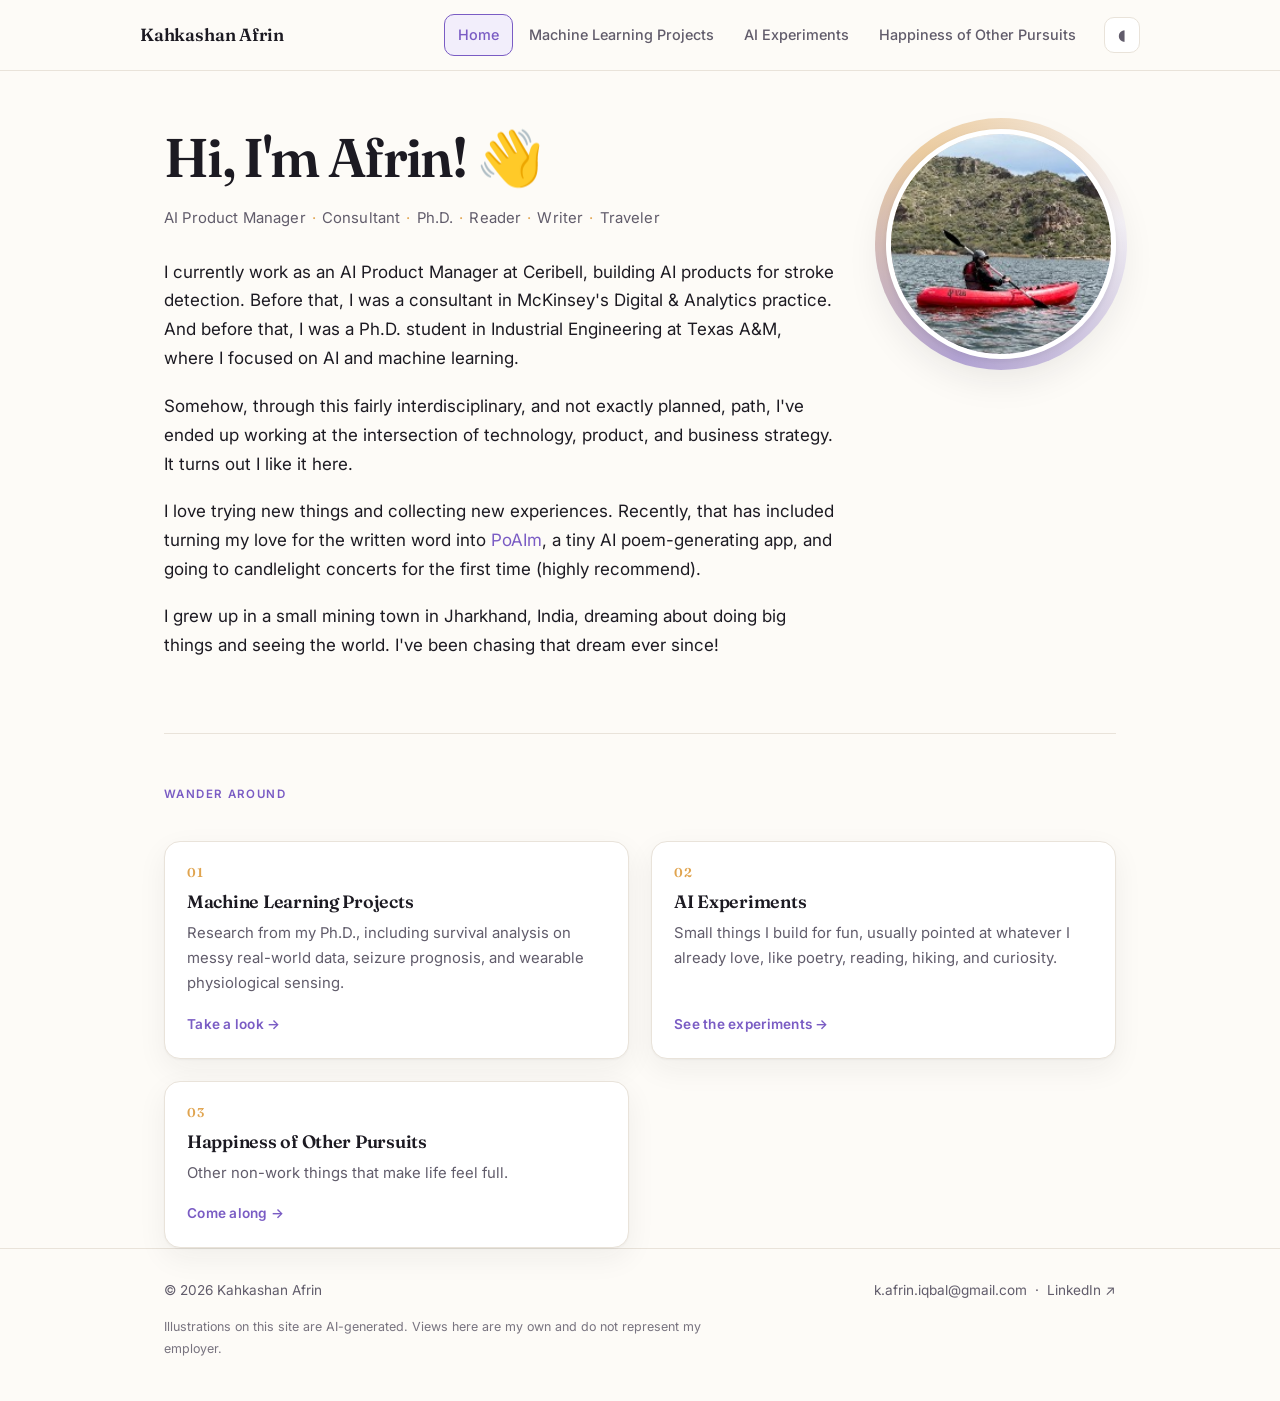
==== commit ed7d3a6b: "Update identity paragraph in index.html Removed the last 'Dreamer' from the identity paragraph." ====
--- a/index.html
+++ b/index.html
@@ -202,7 +202,7 @@
     <div>
       <h1 class="hello">Hi, I'm Afrin! <span class="wave">&#128075;</span></h1>
       <p class="identity">
-        AI Product Manager<span class="dot">·</span>Consultant<span class="dot">·</span>Ph.D.<span class="dot">·</span>Reader<span class="dot">·</span>Writer<span class="dot">·</span>Traveler<span class="dot">·</span>Dreamer
+        AI Product Manager<span class="dot">·</span>Consultant<span class="dot">·</span>Ph.D.<span class="dot">·</span>Reader<span class="dot">·</span>Writer<span class="dot">·</span>Traveler
       </p>
 
       <div class="prose">
@@ -368,8 +368,8 @@
     <!-- ─────────── PROJECT BLOCK 04 ─────────── -->
     <a class="item" href="spo2-ppg.html">
       <div class="shot" data-slot>
-        <img src="assets/projects/spo2-ppg.jpg" alt="SpO2 estimation using neck photoplethysmography">
-        <span class="ph">assets/projects/<br>spo2-ppg.jpg</span>
+      <img src="assets/projects/spo2.jpg" alt="SpO2 estimation using neck photoplethysmography">
+      <span class="ph">assets/projects/<br>spo2.jpg</span>
       </div>
       <div class="body">
         <div class="num">PROJECT 04</div>
@@ -510,11 +510,7 @@
           I'll collect what I've been reading, the occasional piece of my own writing, and the odd poem
           that only exists because I got curious about what a language model would do with a feeling.
         </p>
-        <div class="tags">
-          <span class="tag accent">Reading</span>
-          <span class="tag">Writing</span>
-          <span class="tag">Poetry</span>
-        </div>
+       
         <div class="cta">See my bookshelf &rarr;</div>
       </div>
     </a>
